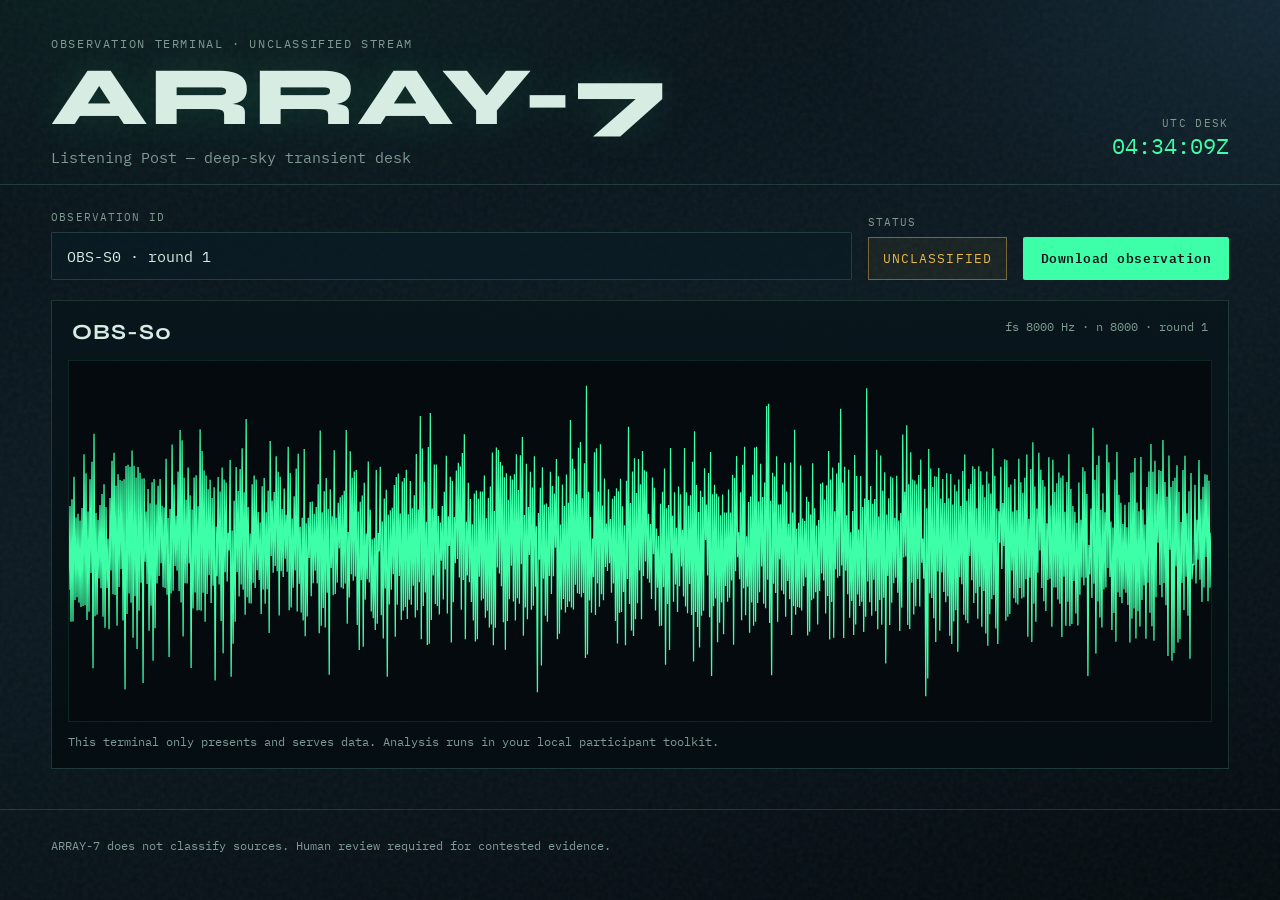
==== website/index.html @ 4501469f "Publish ARRAY-7 public kit and GitHub Pages site. Participant DST baseline plus static observation t" ====
<!DOCTYPE html>
<html lang="ru">
<head>
  <meta charset="UTF-8" />
  <meta name="viewport" content="width=device-width, initial-scale=1" />
  <title>ARRAY-7 — Listening Post</title>
  <link rel="preconnect" href="https://fonts.googleapis.com" />
  <link rel="preconnect" href="https://fonts.gstatic.com" crossorigin />
  <link href="https://fonts.googleapis.com/css2?family=IBM+Plex+Mono:wght@400;500;600&family=Syne:wght@600;700;800&display=swap" rel="stylesheet" />
  <link rel="stylesheet" href="style.css" />
</head>
<body>
  <div class="grain" aria-hidden="true"></div>

  <header class="top">
    <div class="brand-block">
      <p class="eyebrow">Observation terminal · unclassified stream</p>
      <h1 class="brand">ARRAY-7</h1>
      <p class="tagline">Listening Post — deep-sky transient desk</p>
    </div>
    <div class="clock-block">
      <span class="clock-label">UTC desk</span>
      <time id="utc-clock" class="clock">--:--:--</time>
    </div>
  </header>

  <main class="stage">
    <section class="select-row" aria-label="Observation select">
      <label class="field">
        <span>Observation ID</span>
        <select id="obs-select"></select>
      </label>
      <div class="status-wrap">
        <span class="status-label">Status</span>
        <span id="status-badge" class="status">UNCLASSIFIED</span>
      </div>
      <a id="download-btn" class="btn" href="#" download>Download observation</a>
    </section>

    <section class="scope" aria-label="Waveform">
      <div class="scope-head">
        <h2 id="obs-title">—</h2>
        <p id="obs-meta" class="meta-line">fs — · n — · round —</p>
      </div>
      <canvas id="wave" width="1200" height="360" role="img" aria-label="Waveform display"></canvas>
      <p class="hint">This terminal only presents and serves data. Analysis runs in your local participant toolkit.</p>
    </section>
  </main>

  <footer class="foot">
    <p>ARRAY-7 does not classify sources. Human review required for contested evidence.</p>
  </footer>

  <script src="app.js"></script>
</body>
</html>
---- website/style.css ----
:root {
  --bg0: #071016;
  --bg1: #0c1a22;
  --ink: #d7ece3;
  --muted: #7f9a92;
  --line: rgba(120, 180, 160, 0.22);
  --accent: #3dffa8;
  --accent-dim: #1a8f5c;
  --warn: #e8b84a;
  --panel: rgba(10, 28, 36, 0.72);
  --font-display: "Syne", sans-serif;
  --font-mono: "IBM Plex Mono", ui-monospace, monospace;
}

*,
*::before,
*::after {
  box-sizing: border-box;
}

html,
body {
  margin: 0;
  min-height: 100%;
}

body {
  color: var(--ink);
  font-family: var(--font-mono);
  background:
    radial-gradient(1200px 600px at 12% -10%, rgba(61, 255, 168, 0.08), transparent 55%),
    radial-gradient(900px 500px at 100% 0%, rgba(40, 90, 120, 0.25), transparent 50%),
    linear-gradient(165deg, var(--bg0), var(--bg1) 45%, #050c10);
  line-height: 1.45;
}

.grain {
  pointer-events: none;
  position: fixed;
  inset: 0;
  opacity: 0.05;
  background-image: url("data:image/svg+xml,%3Csvg viewBox='0 0 200 200' xmlns='http://www.w3.org/2000/svg'%3E%3Cfilter id='n'%3E%3CfeTurbulence type='fractalNoise' baseFrequency='0.9' numOctaves='3' stitchTiles='stitch'/%3E%3C/filter%3E%3Crect width='100%25' height='100%25' filter='url(%23n)'/%3E%3C/svg%3E");
  z-index: 1;
}

.top,
.stage,
.foot {
  position: relative;
  z-index: 2;
}

.top {
  display: flex;
  justify-content: space-between;
  align-items: flex-end;
  gap: 1.5rem;
  padding: 2.25rem clamp(1.25rem, 4vw, 3.5rem) 1rem;
  border-bottom: 1px solid var(--line);
  animation: rise 700ms ease-out both;
}

.eyebrow {
  margin: 0 0 0.35rem;
  color: var(--muted);
  font-size: 0.72rem;
  letter-spacing: 0.14em;
  text-transform: uppercase;
}

.brand {
  margin: 0;
  font-family: var(--font-display);
  font-weight: 800;
  font-size: clamp(2.8rem, 8vw, 5.2rem);
  letter-spacing: 0.02em;
  line-height: 0.95;
  color: var(--ink);
  text-shadow: 0 0 40px rgba(61, 255, 168, 0.12);
}

.tagline {
  margin: 0.55rem 0 0;
  color: var(--muted);
  font-size: 0.95rem;
  max-width: 28rem;
}

.clock-block {
  text-align: right;
  padding-bottom: 0.35rem;
}

.clock-label {
  display: block;
  color: var(--muted);
  font-size: 0.7rem;
  letter-spacing: 0.12em;
  text-transform: uppercase;
}

.clock {
  font-size: 1.35rem;
  color: var(--accent);
  font-variant-numeric: tabular-nums;
}

.stage {
  padding: 1.5rem clamp(1.25rem, 4vw, 3.5rem) 2.5rem;
  display: grid;
  gap: 1.25rem;
}

.select-row {
  display: grid;
  grid-template-columns: minmax(12rem, 1.2fr) auto auto;
  gap: 1rem;
  align-items: end;
  animation: rise 850ms ease-out both;
}

.field {
  display: grid;
  gap: 0.4rem;
}

.field span,
.status-label {
  color: var(--muted);
  font-size: 0.7rem;
  letter-spacing: 0.1em;
  text-transform: uppercase;
}

select {
  appearance: none;
  width: 100%;
  background: var(--panel);
  color: var(--ink);
  border: 1px solid var(--line);
  border-radius: 2px;
  padding: 0.75rem 0.9rem;
  font: inherit;
  font-size: 0.95rem;
}

select:focus {
  outline: 1px solid var(--accent-dim);
  border-color: var(--accent-dim);
}

.status-wrap {
  display: grid;
  gap: 0.4rem;
}

.status {
  display: inline-flex;
  align-items: center;
  min-height: 2.7rem;
  padding: 0 0.9rem;
  border: 1px solid rgba(232, 184, 74, 0.45);
  color: var(--warn);
  background: rgba(232, 184, 74, 0.06);
  letter-spacing: 0.08em;
  font-size: 0.82rem;
}

.btn {
  display: inline-flex;
  align-items: center;
  justify-content: center;
  min-height: 2.7rem;
  padding: 0 1.1rem;
  text-decoration: none;
  color: var(--bg0);
  background: var(--accent);
  font-weight: 600;
  font-size: 0.82rem;
  letter-spacing: 0.04em;
  border-radius: 2px;
  transition: transform 160ms ease, filter 160ms ease;
}

.btn:hover {
  transform: translateY(-1px);
  filter: brightness(1.05);
}

.btn.is-disabled {
  pointer-events: none;
  opacity: 0.4;
}

.scope {
  border: 1px solid var(--line);
  background: linear-gradient(180deg, rgba(8, 22, 28, 0.9), rgba(5, 14, 18, 0.95));
  padding: 1rem 1rem 0.85rem;
  animation: rise 1000ms ease-out both;
}

.scope-head {
  display: flex;
  flex-wrap: wrap;
  justify-content: space-between;
  gap: 0.5rem 1.5rem;
  margin-bottom: 0.75rem;
  padding: 0 0.25rem;
}

.scope-head h2 {
  margin: 0;
  font-family: var(--font-display);
  font-size: 1.35rem;
  letter-spacing: 0.04em;
}

.meta-line {
  margin: 0;
  color: var(--muted);
  font-size: 0.78rem;
}

#wave {
  display: block;
  width: 100%;
  height: auto;
  background:
    linear-gradient(rgba(61, 255, 168, 0.05) 1px, transparent 1px) 0 0 / 100% 32px,
    linear-gradient(90deg, rgba(61, 255, 168, 0.05) 1px, transparent 1px) 0 0 / 48px 100%,
    #040a0d;
  border: 1px solid rgba(61, 255, 168, 0.12);
}

.hint {
  margin: 0.75rem 0 0.25rem;
  color: var(--muted);
  font-size: 0.72rem;
}

.foot {
  padding: 0 clamp(1.25rem, 4vw, 3.5rem) 2rem;
  color: var(--muted);
  font-size: 0.72rem;
  border-top: 1px solid var(--line);
  padding-top: 1rem;
}

@keyframes rise {
  from {
    opacity: 0;
    transform: translateY(10px);
  }
  to {
    opacity: 1;
    transform: translateY(0);
  }
}

@media (max-width: 720px) {
  .top {
    flex-direction: column;
    align-items: flex-start;
  }

  .clock-block {
    text-align: left;
  }

  .select-row {
    grid-template-columns: 1fr;
  }
}
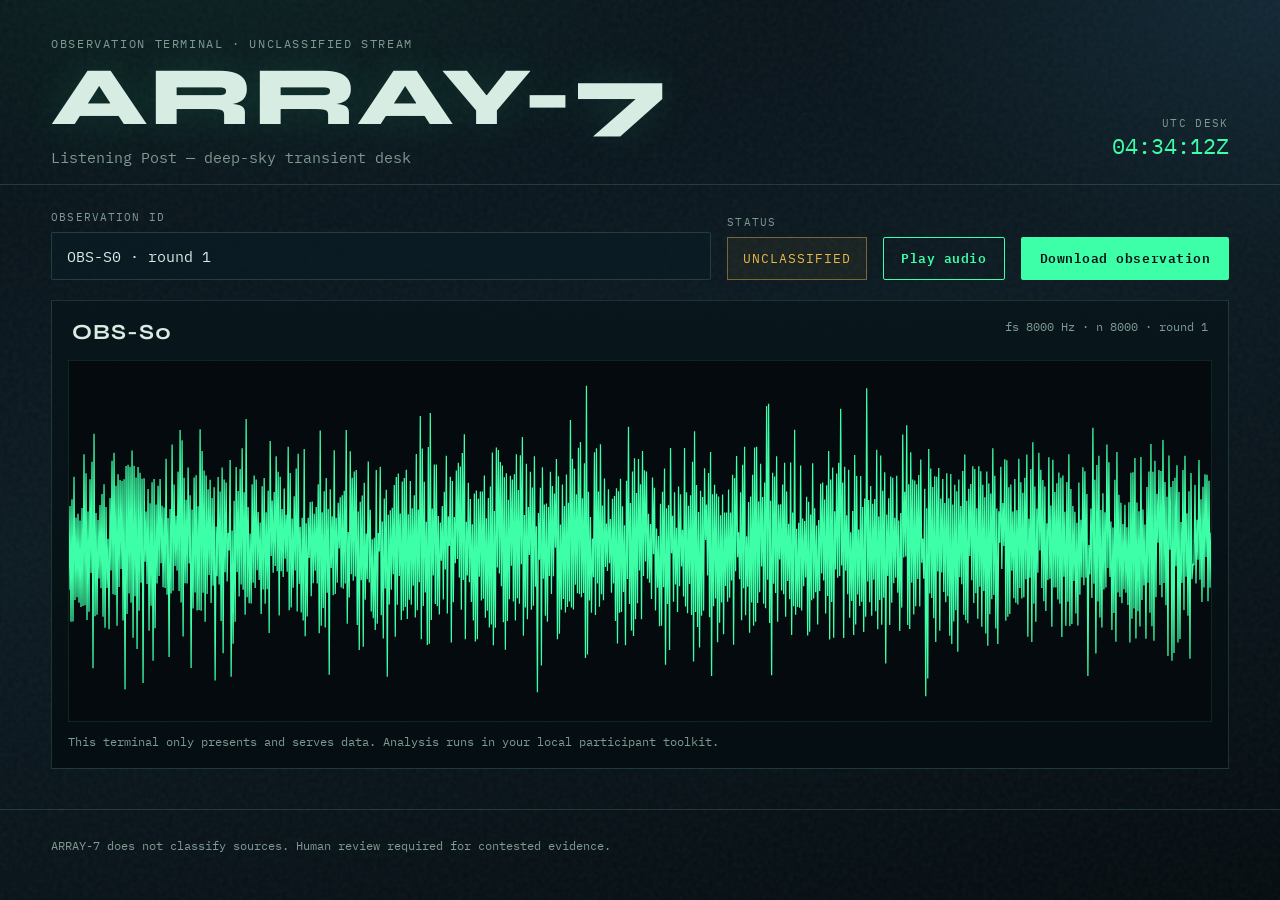
==== commit 8770538c: "Enhance HANDOFF and README with new materials and updates. Improve decision.py for clarity and effic" ====
--- a/website/index.html
+++ b/website/index.html
@@ -34,6 +34,7 @@
         <span class="status-label">Status</span>
         <span id="status-badge" class="status">UNCLASSIFIED</span>
       </div>
+      <button id="play-btn" class="btn btn-ghost" type="button" disabled>Play audio</button>
       <a id="download-btn" class="btn" href="#" download>Download observation</a>
     </section>
 
--- a/website/style.css
+++ b/website/style.css
@@ -113,7 +113,7 @@
 
 .select-row {
   display: grid;
-  grid-template-columns: minmax(12rem, 1.2fr) auto auto;
+  grid-template-columns: minmax(12rem, 1.2fr) auto auto auto;
   gap: 1rem;
   align-items: end;
   animation: rise 850ms ease-out both;
@@ -175,18 +175,35 @@
   text-decoration: none;
   color: var(--bg0);
   background: var(--accent);
+  font: inherit;
   font-weight: 600;
   font-size: 0.82rem;
   letter-spacing: 0.04em;
+  border: 1px solid transparent;
   border-radius: 2px;
+  cursor: pointer;
+  white-space: nowrap;
   transition: transform 160ms ease, filter 160ms ease;
 }
 
-.btn:hover {
+.btn-ghost {
+  color: var(--accent);
+  background: transparent;
+  border-color: var(--accent);
+}
+
+.btn-ghost.is-playing {
+  color: var(--bg0);
+  background: var(--accent);
+  border-color: var(--accent);
+}
+
+.btn:hover:not(:disabled) {
   transform: translateY(-1px);
   filter: brightness(1.05);
 }
 
+.btn:disabled,
 .btn.is-disabled {
   pointer-events: none;
   opacity: 0.4;
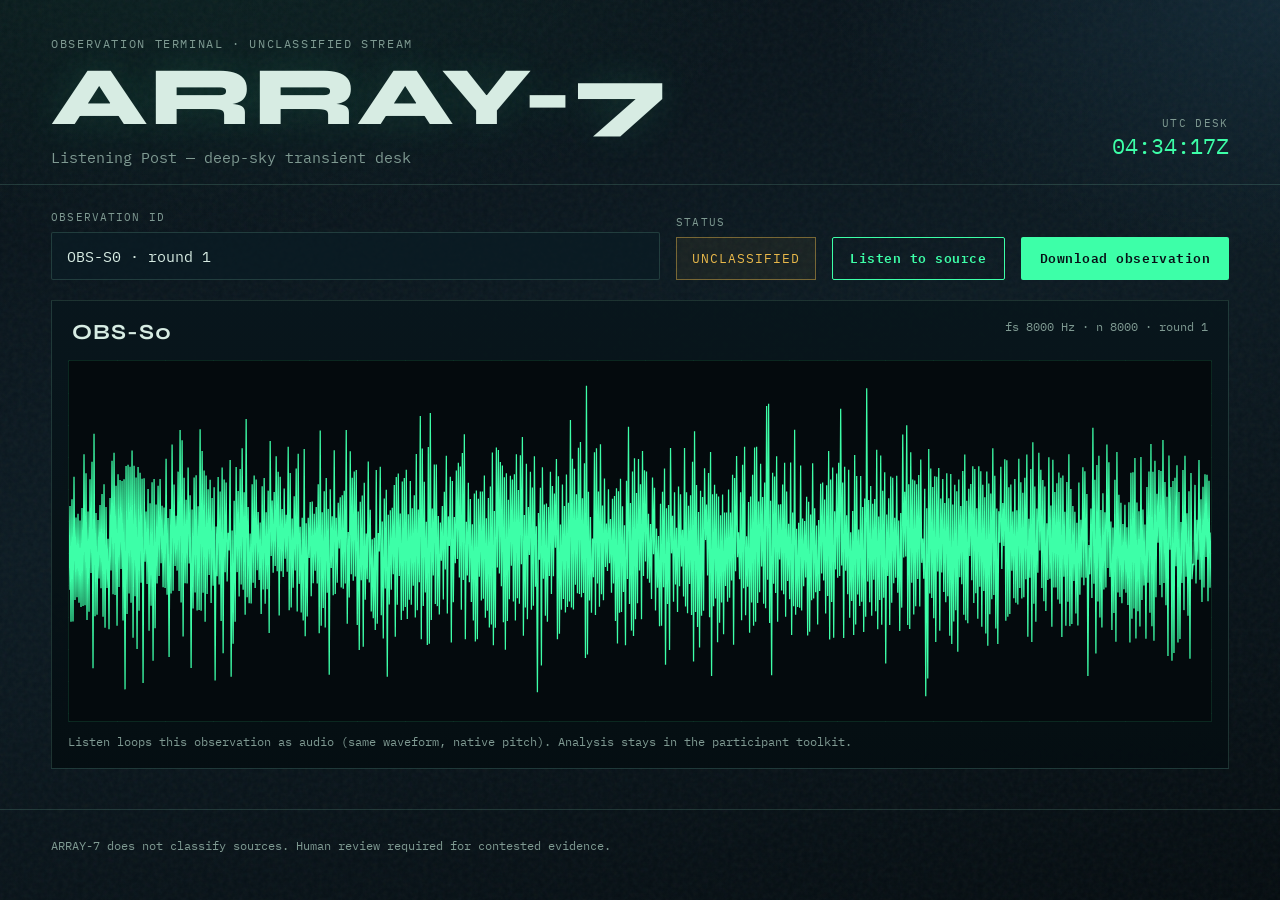
==== commit 287e0afd: "Update website functionality to enhance audio playback experience. Modify UI text for clarity, add b" ====
--- a/website/index.html
+++ b/website/index.html
@@ -34,7 +34,7 @@
         <span class="status-label">Status</span>
         <span id="status-badge" class="status">UNCLASSIFIED</span>
       </div>
-      <button id="play-btn" class="btn btn-ghost" type="button" disabled>Play audio</button>
+      <button id="play-btn" class="btn btn-ghost" type="button" disabled>Listen to source</button>
       <a id="download-btn" class="btn" href="#" download>Download observation</a>
     </section>
 
@@ -44,7 +44,7 @@
         <p id="obs-meta" class="meta-line">fs — · n — · round —</p>
       </div>
       <canvas id="wave" width="1200" height="360" role="img" aria-label="Waveform display"></canvas>
-      <p class="hint">This terminal only presents and serves data. Analysis runs in your local participant toolkit.</p>
+      <p class="hint">Listen loops this observation as audio (same waveform, native pitch). Analysis stays in the participant toolkit.</p>
     </section>
   </main>
 
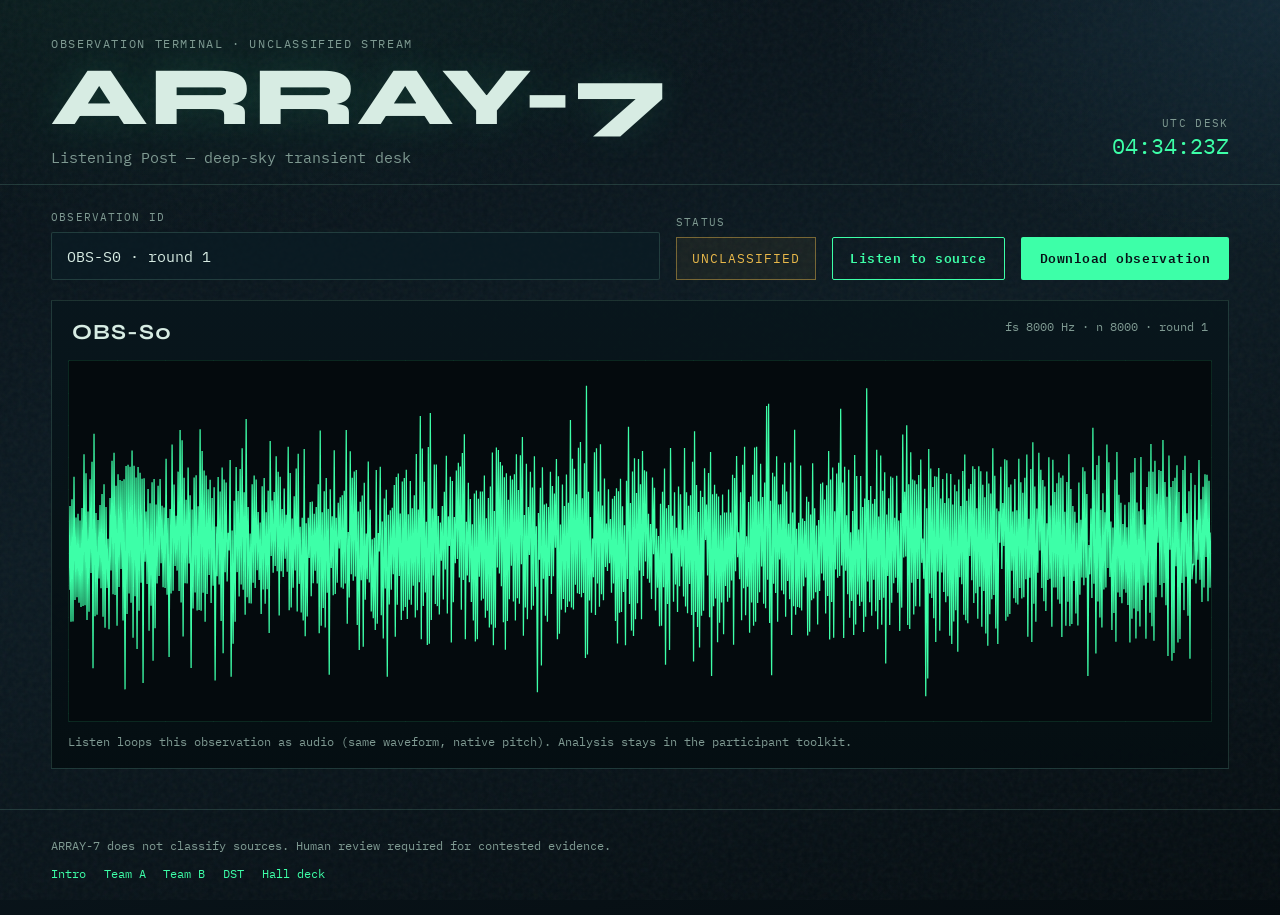
==== commit ecdbcd8b: "Refine documentation and website structure. Update briefing links in materials and README for better" ====
--- a/website/index.html
+++ b/website/index.html
@@ -50,6 +50,13 @@
 
   <footer class="foot">
     <p>ARRAY-7 does not classify sources. Human review required for contested evidence.</p>
+    <p class="desk-links">
+      <a href="docs.html">Intro</a>
+      <a href="docs.html#team-a">Team A</a>
+      <a href="docs.html#team-b">Team B</a>
+      <a href="docs.html#dst">DST</a>
+      <a href="briefing.html">Hall deck</a>
+    </p>
   </footer>
 
   <script src="app.js"></script>
--- a/website/style.css
+++ b/website/style.css
@@ -263,6 +263,108 @@
   padding-top: 1rem;
 }
 
+.desk-links {
+  display: flex;
+  flex-wrap: wrap;
+  gap: 0.65rem 1.1rem;
+  margin: 0.55rem 0 0;
+}
+
+.desk-links a {
+  color: var(--accent);
+  text-decoration: none;
+}
+
+.brand-sm {
+  font-size: clamp(1.8rem, 5vw, 2.8rem);
+}
+
+.doc-nav {
+  position: relative;
+  z-index: 2;
+  display: flex;
+  flex-wrap: wrap;
+  gap: 0.5rem;
+  padding: 1rem clamp(1.25rem, 4vw, 3.5rem) 0;
+}
+
+.doc-nav a {
+  color: var(--muted);
+  text-decoration: none;
+  border: 1px solid var(--line);
+  padding: 0.45rem 0.75rem;
+  font-size: 0.72rem;
+  letter-spacing: 0.08em;
+  text-transform: uppercase;
+}
+
+.doc-nav a.is-on {
+  color: var(--bg0);
+  background: var(--accent);
+  border-color: var(--accent);
+}
+
+.prose {
+  max-width: 46rem;
+}
+
+.prose h2 {
+  font-family: var(--font-display);
+  margin: 0 0 0.75rem;
+  font-size: 1.7rem;
+}
+
+.prose h3 {
+  margin: 1.25rem 0 0.4rem;
+  font-size: 0.78rem;
+  letter-spacing: 0.1em;
+  text-transform: uppercase;
+  color: var(--muted);
+  font-weight: 500;
+}
+
+.prose p,
+.prose li {
+  margin: 0.4rem 0;
+}
+
+.prose ol,
+.prose ul {
+  padding-left: 1.2rem;
+}
+
+.prose code {
+  color: var(--accent);
+}
+
+.prose pre {
+  overflow: auto;
+  border: 1px solid var(--line);
+  padding: 0.85rem 1rem;
+  color: var(--accent);
+  background: var(--panel);
+  font: inherit;
+  font-size: 0.85rem;
+}
+
+.prose table {
+  width: 100%;
+  border-collapse: collapse;
+  margin: 0.7rem 0 1rem;
+  font-size: 0.88rem;
+}
+
+.prose th,
+.prose td {
+  text-align: left;
+  border-bottom: 1px solid var(--line);
+  padding: 0.45rem 0.5rem 0.45rem 0;
+}
+
+.prose .muted {
+  color: var(--muted);
+}
+
 @keyframes rise {
   from {
     opacity: 0;
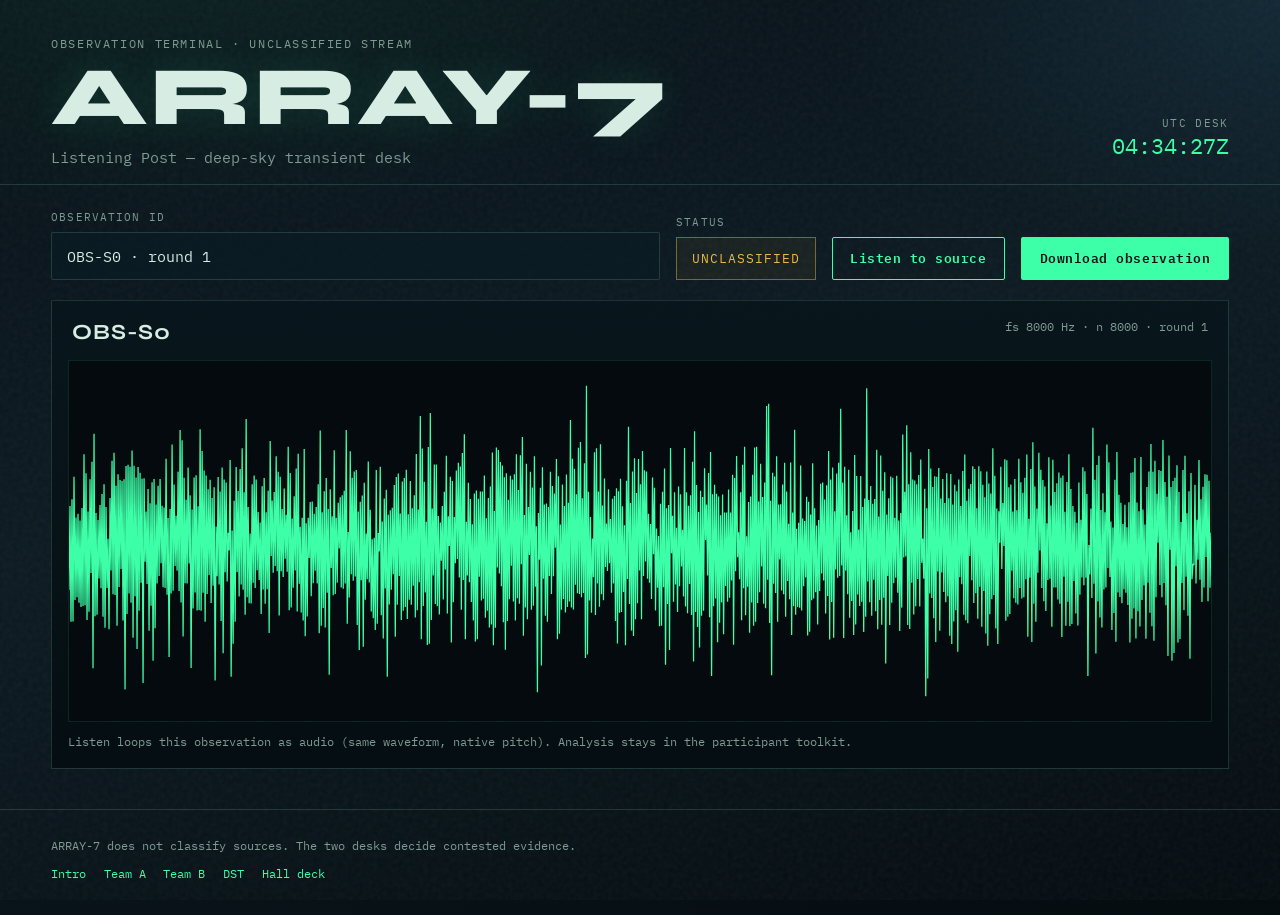
==== commit dc5d670e: "Revise documentation across multiple files to clarify the educational hack structure and decision-ma" ====
--- a/website/index.html
+++ b/website/index.html
@@ -49,7 +49,7 @@
   </main>
 
   <footer class="foot">
-    <p>ARRAY-7 does not classify sources. Human review required for contested evidence.</p>
+    <p>ARRAY-7 does not classify sources. The two desks decide contested evidence.</p>
     <p class="desk-links">
       <a href="docs.html">Intro</a>
       <a href="docs.html#team-a">Team A</a>
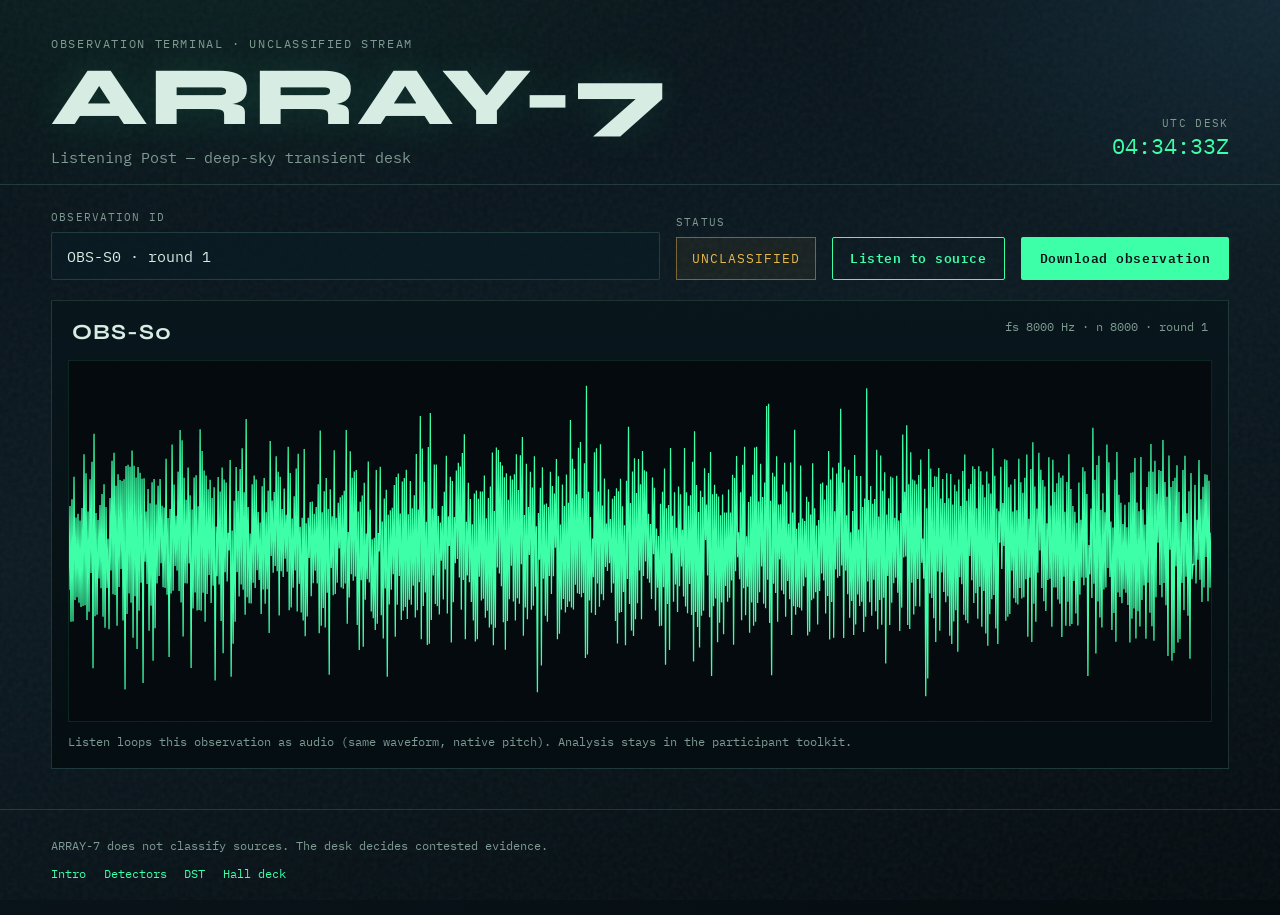
==== commit 915148c2: "Unify the participant kit to one team with six detectors. Drop the A/B desk split so DST fuses all s" ====
--- a/website/index.html
+++ b/website/index.html
@@ -49,11 +49,10 @@
   </main>
 
   <footer class="foot">
-    <p>ARRAY-7 does not classify sources. The two desks decide contested evidence.</p>
+    <p>ARRAY-7 does not classify sources. The desk decides contested evidence.</p>
     <p class="desk-links">
       <a href="docs.html">Intro</a>
-      <a href="docs.html#team-a">Team A</a>
-      <a href="docs.html#team-b">Team B</a>
+      <a href="docs.html#detectors">Detectors</a>
       <a href="docs.html#dst">DST</a>
       <a href="briefing.html">Hall deck</a>
     </p>
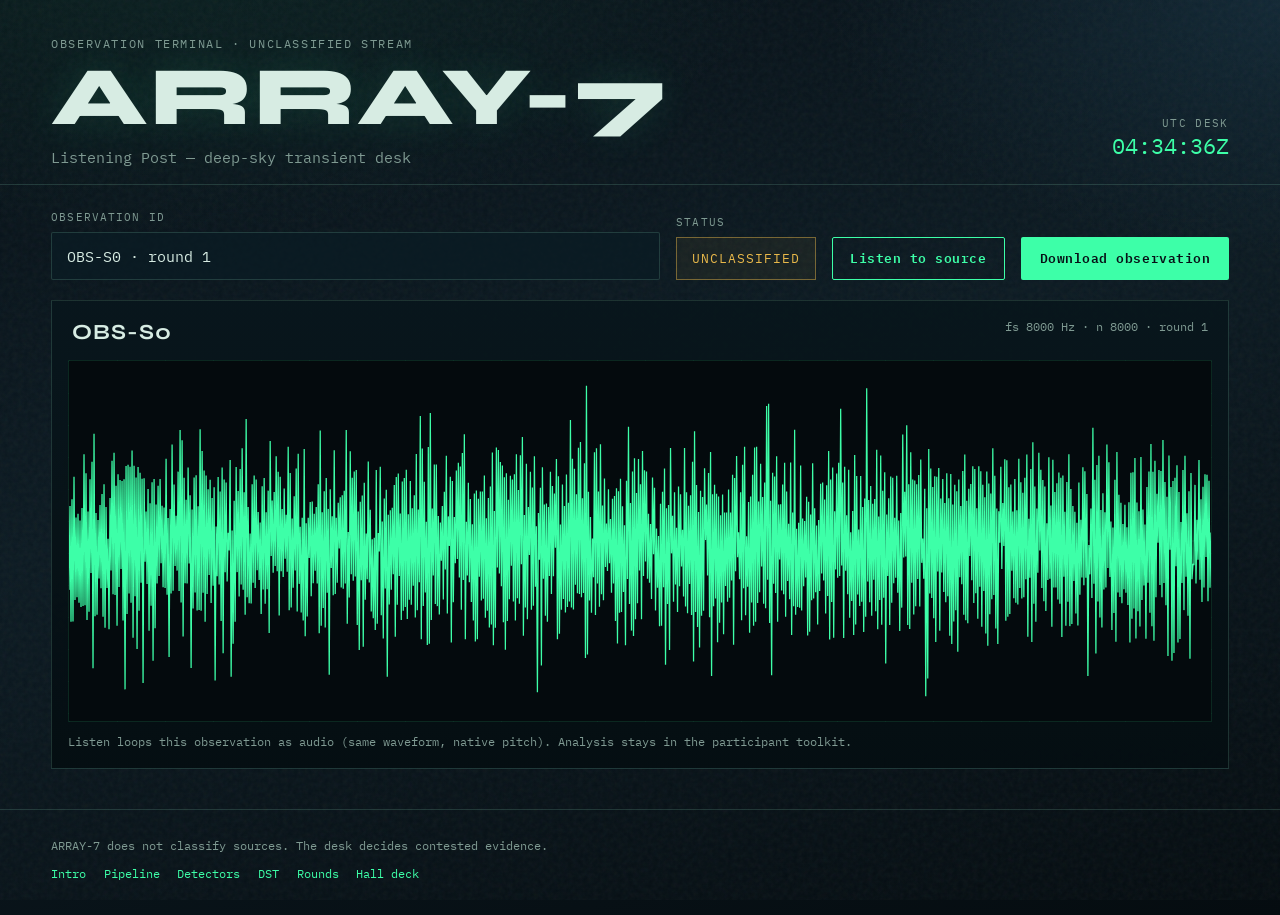
==== commit e45c844d: "Add round board, pipeline diagram, and main.py plots. Reveal answers only after each round closes; k" ====
--- a/website/index.html
+++ b/website/index.html
@@ -52,8 +52,10 @@
     <p>ARRAY-7 does not classify sources. The desk decides contested evidence.</p>
     <p class="desk-links">
       <a href="docs.html">Intro</a>
+      <a href="docs.html#pipeline">Pipeline</a>
       <a href="docs.html#detectors">Detectors</a>
       <a href="docs.html#dst">DST</a>
+      <a href="scoreboard.html">Rounds</a>
       <a href="briefing.html">Hall deck</a>
     </p>
   </footer>
--- a/website/style.css
+++ b/website/style.css
@@ -365,6 +365,97 @@
   color: var(--muted);
 }
 
+.board-stage {
+  max-width: 56rem;
+}
+
+.table-wrap {
+  overflow-x: auto;
+  border: 1px solid var(--line);
+  background: var(--panel);
+}
+
+.board-table {
+  width: 100%;
+  border-collapse: collapse;
+  font-size: 0.88rem;
+  margin: 0;
+}
+
+.board-table th,
+.board-table td {
+  text-align: left;
+  border-bottom: 1px solid var(--line);
+  padding: 0.65rem 0.85rem;
+  vertical-align: top;
+}
+
+.board-table th {
+  font-size: 0.68rem;
+  letter-spacing: 0.1em;
+  text-transform: uppercase;
+  color: var(--muted);
+  font-weight: 500;
+}
+
+.board-table tr:last-child td {
+  border-bottom: none;
+}
+
+.ans-on {
+  color: var(--accent);
+  font-weight: 600;
+}
+
+.ans-off {
+  color: var(--muted);
+}
+
+.board-hint {
+  margin-top: 1rem;
+  font-size: 0.78rem;
+}
+
+.pipeline {
+  display: flex;
+  flex-wrap: wrap;
+  align-items: stretch;
+  gap: 0.45rem;
+  margin: 1rem 0 1.25rem;
+}
+
+.pipeline-step {
+  border: 1px solid var(--line);
+  background: var(--panel);
+  padding: 0.7rem 0.85rem;
+  min-width: 7.5rem;
+  flex: 1 1 7.5rem;
+}
+
+.pipeline-step strong {
+  display: block;
+  font-size: 0.72rem;
+  letter-spacing: 0.08em;
+  text-transform: uppercase;
+  color: var(--muted);
+  margin-bottom: 0.35rem;
+  font-weight: 500;
+}
+
+.pipeline-step span {
+  display: block;
+  color: var(--ink);
+  font-size: 0.88rem;
+  line-height: 1.35;
+}
+
+.pipeline-arrow {
+  align-self: center;
+  color: var(--accent);
+  font-size: 1.1rem;
+  flex: 0 0 auto;
+}
+
 @keyframes rise {
   from {
     opacity: 0;
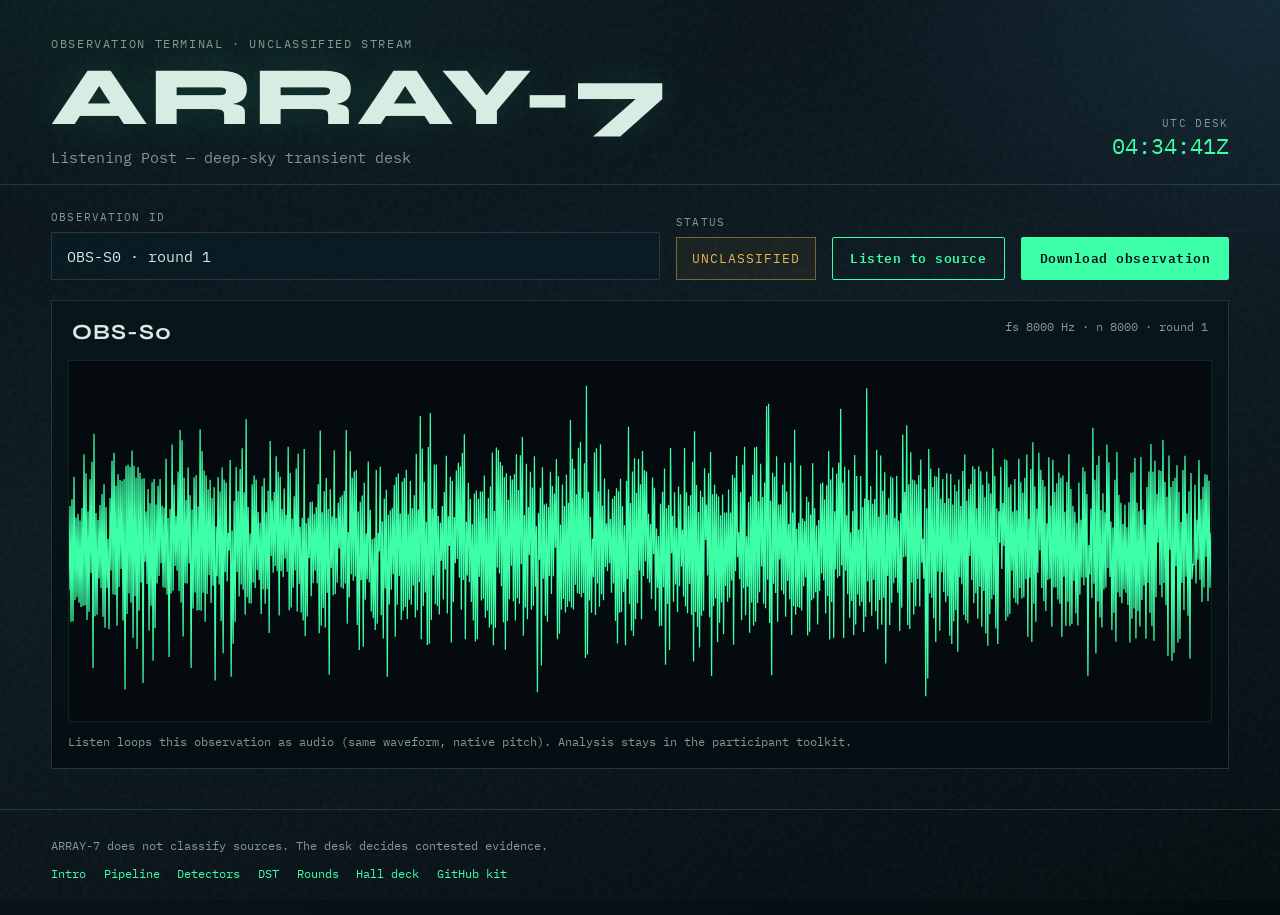
==== commit d44bf3f3: "Add GitHub participant kit links on the station and in READMEs. Co-authored-by: Cursor <cursoragent@" ====
--- a/website/index.html
+++ b/website/index.html
@@ -57,6 +57,7 @@
       <a href="docs.html#dst">DST</a>
       <a href="scoreboard.html">Rounds</a>
       <a href="briefing.html">Hall deck</a>
+      <a href="https://github.com/LogMaks/seti-hack-public/tree/main/participant">GitHub kit</a>
     </p>
   </footer>
 
--- a/website/style.css
+++ b/website/style.css
@@ -411,6 +411,69 @@
   color: var(--muted);
 }
 
+.ans-team {
+  color: var(--ink);
+  font-weight: 500;
+}
+
+.ans-hit {
+  color: var(--accent);
+  font-weight: 600;
+}
+
+.ans-hit small {
+  font-weight: 500;
+  opacity: 0.85;
+}
+
+.ans-miss {
+  color: #c97b7b;
+  font-weight: 500;
+}
+
+.score-strip {
+  display: grid;
+  grid-template-columns: 1fr 1fr;
+  gap: 0.75rem;
+  margin: 0 0 1rem;
+}
+
+.score-card {
+  border: 1px solid var(--line);
+  background: var(--panel);
+  padding: 0.85rem 1rem;
+  display: flex;
+  align-items: baseline;
+  gap: 0.55rem;
+  flex-wrap: wrap;
+}
+
+.score-label {
+  font-size: 0.72rem;
+  letter-spacing: 0.08em;
+  text-transform: uppercase;
+  color: var(--muted);
+  flex: 1 1 auto;
+}
+
+.score-val {
+  font-family: var(--font-display);
+  font-size: 1.8rem;
+  color: var(--accent);
+  line-height: 1;
+}
+
+.score-unit {
+  font-size: 0.72rem;
+  color: var(--muted);
+}
+
+@media (max-width: 720px) {
+  .score-strip {
+    grid-template-columns: 1fr;
+  }
+}
+
 .board-hint {
   margin-top: 1rem;
   font-size: 0.78rem;
